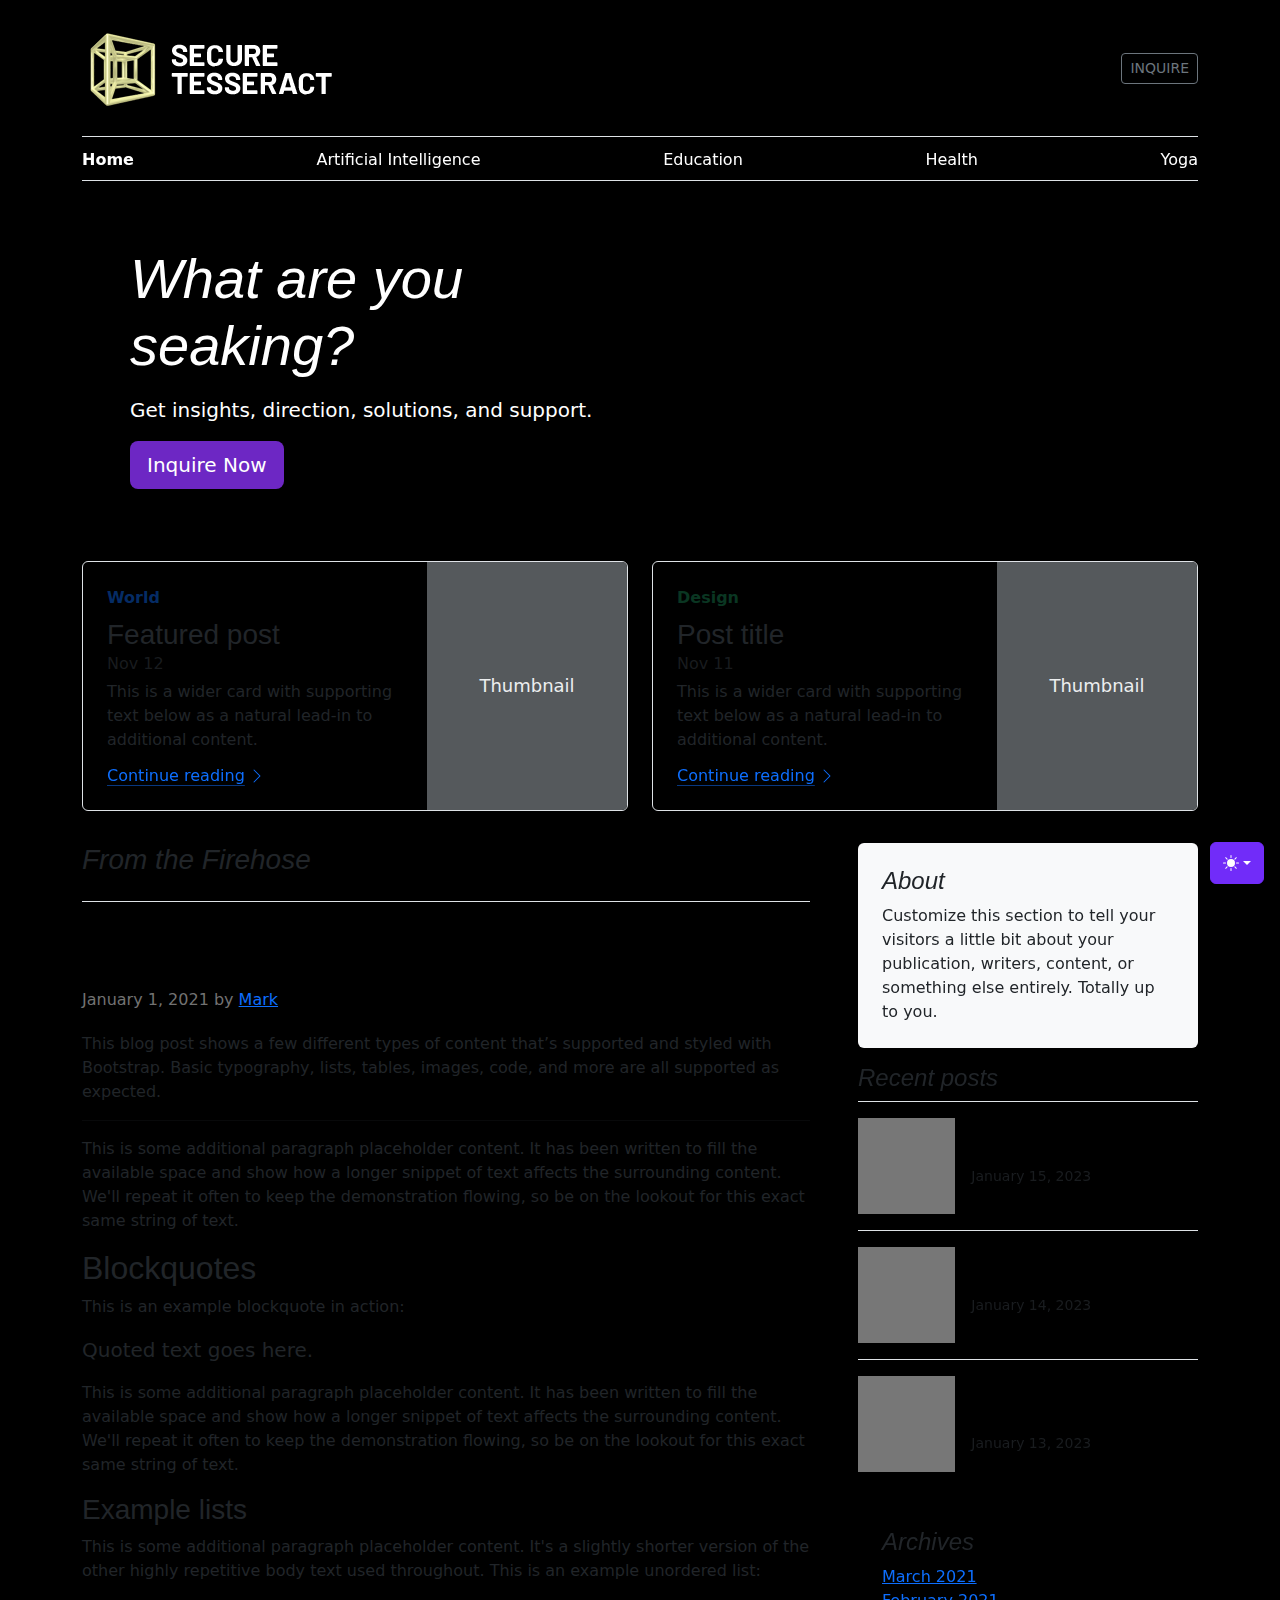
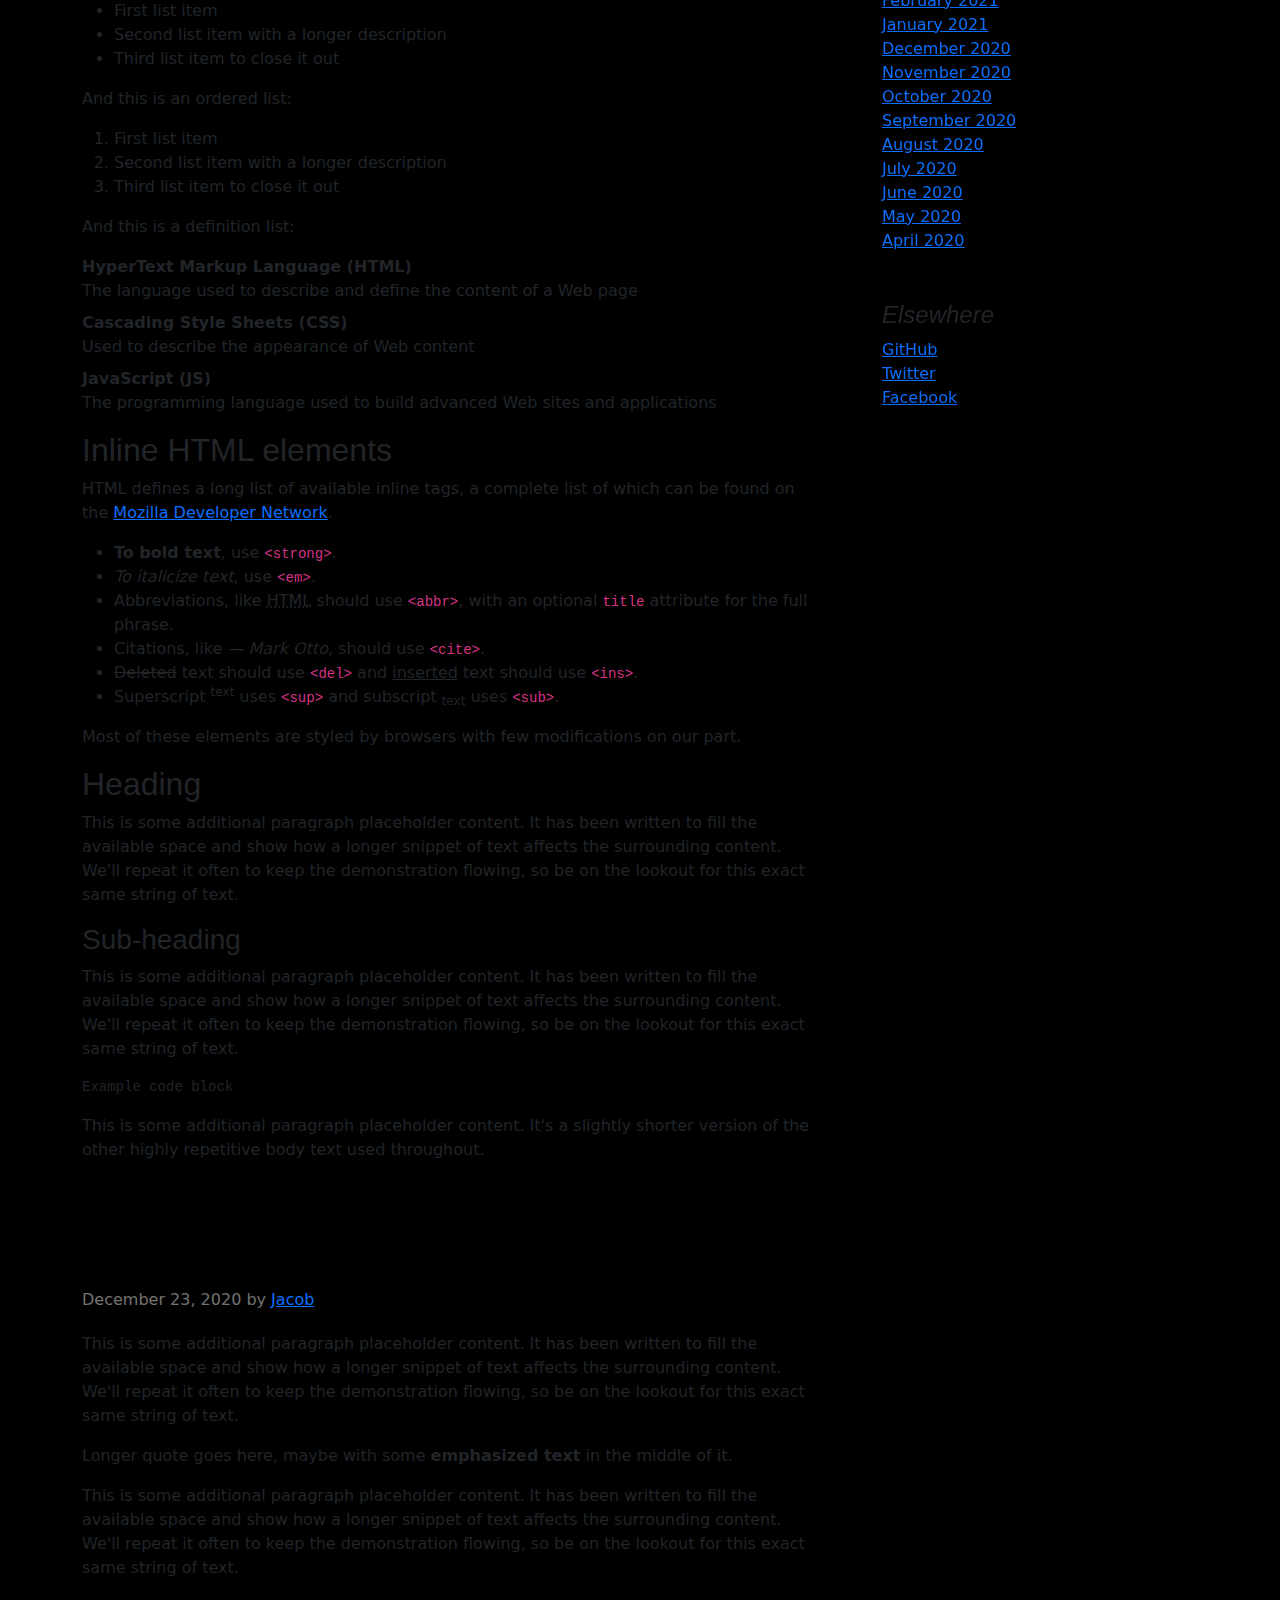
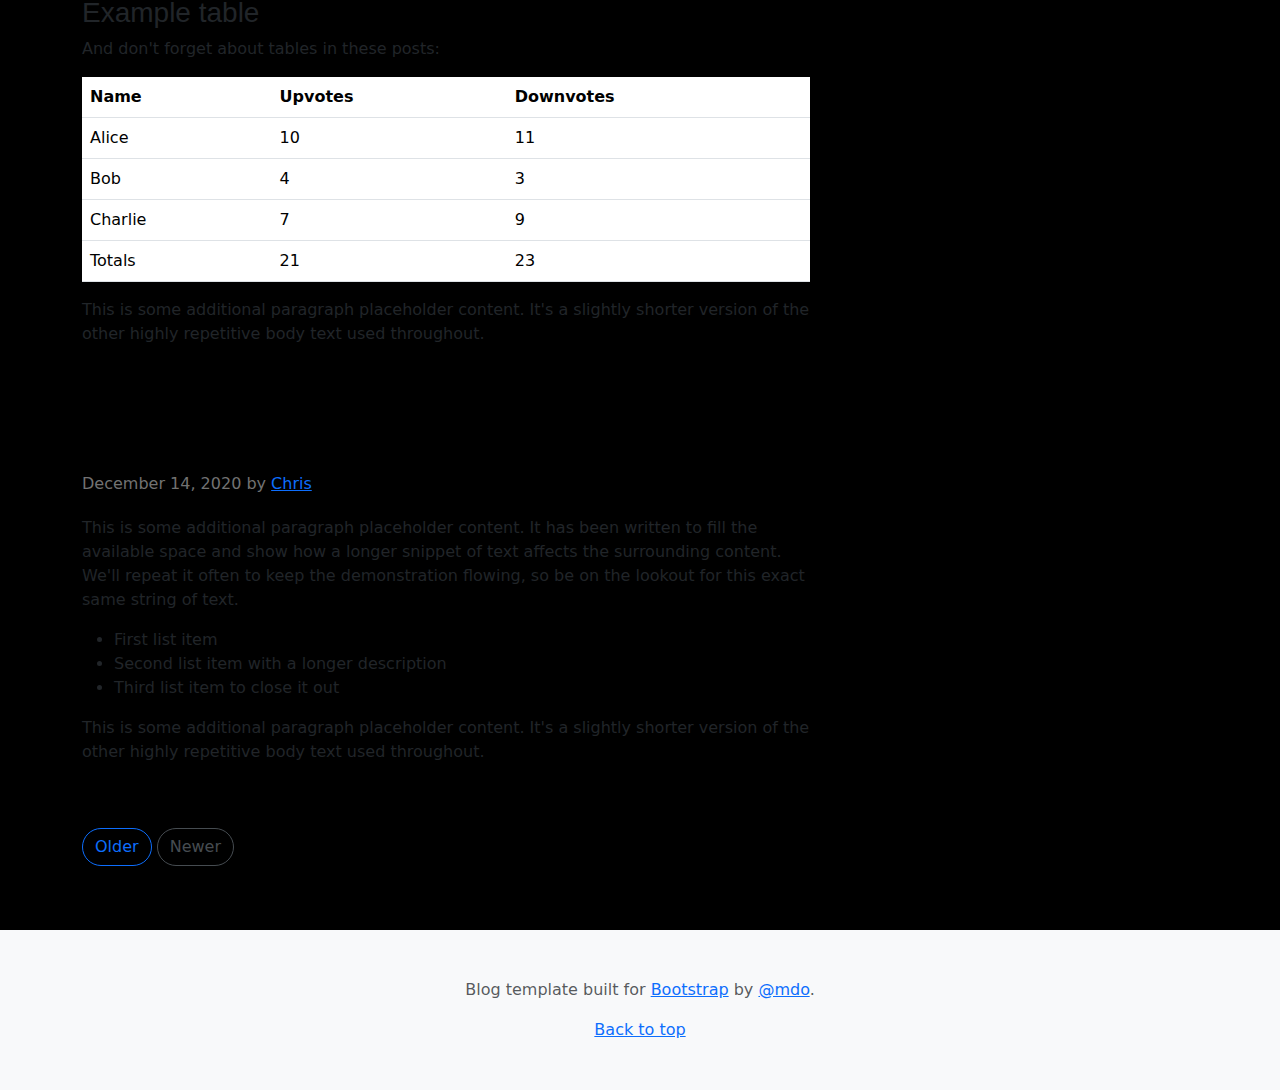
==== artificial-intelligence.html @ 2bd44765 "website" ====
<!DOCTYPE html>
<!-- saved from url=(0048)https://getbootstrap.com/docs/5.3/examples/blog/ -->
<html lang="en" data-bs-theme="auto"><head><meta http-equiv="Content-Type" content="text/html; charset=UTF-8"><script src="./Blog Template · Bootstrap v5.3_files/color-modes.js"></script>

    
    <meta name="viewport" content="width=device-width, initial-scale=1">
    <meta name="description" content="">
    <meta name="author" content="Mark Otto, Jacob Thornton, and Bootstrap contributors">
    <meta name="generator" content="Hugo 0.118.2">
    <title>Blog Template · Bootstrap v5.3</title>

    <link rel="canonical" href="https://getbootstrap.com/docs/5.3/examples/blog/">

    

    <link rel="stylesheet" href="./Blog Template · Bootstrap v5.3_files/css@3">

<link href="./Blog Template · Bootstrap v5.3_files/bootstrap.min.css" rel="stylesheet" integrity="sha384-T3c6CoIi6uLrA9TneNEoa7RxnatzjcDSCmG1MXxSR1GAsXEV/Dwwykc2MPK8M2HN" crossorigin="anonymous">

    <!-- Favicons -->
<link rel="apple-touch-icon" href="https://getbootstrap.com/docs/5.3/assets/img/favicons/apple-touch-icon.png" sizes="180x180">
<link rel="icon" href="https://getbootstrap.com/docs/5.3/assets/img/favicons/favicon-32x32.png" sizes="32x32" type="image/png">
<link rel="icon" href="https://getbootstrap.com/docs/5.3/assets/img/favicons/favicon-16x16.png" sizes="16x16" type="image/png">
<link rel="manifest" href="https://getbootstrap.com/docs/5.3/assets/img/favicons/manifest.json">
<link rel="mask-icon" href="https://getbootstrap.com/docs/5.3/assets/img/favicons/safari-pinned-tab.svg" color="#712cf9">
<link rel="icon" href="https://getbootstrap.com/docs/5.3/assets/img/favicons/favicon.ico">
<meta name="theme-color" content="#712cf9">


    <style>
      .bd-placeholder-img {
        font-size: 1.125rem;
        text-anchor: middle;
        -webkit-user-select: none;
        -moz-user-select: none;
        user-select: none;
      }

      @media (min-width: 768px) {
        .bd-placeholder-img-lg {
          font-size: 3.5rem;
        }
      }

      .b-example-divider {
        width: 100%;
        height: 3rem;
        background-color: rgba(0, 0, 0, .1);
        border: solid rgba(0, 0, 0, .15);
        border-width: 1px 0;
        box-shadow: inset 0 .5em 1.5em rgba(0, 0, 0, .1), inset 0 .125em .5em rgba(0, 0, 0, .15);
      }

      .b-example-vr {
        flex-shrink: 0;
        width: 1.5rem;
        height: 100vh;
      }

      .bi {
        vertical-align: -.125em;
        fill: currentColor;
      }

      .nav-scroller {
        position: relative;
        z-index: 2;
        height: 2.75rem;
        overflow-y: hidden;
      }

      .nav-scroller .nav {
        display: flex;
        flex-wrap: nowrap;
        padding-bottom: 1rem;
        margin-top: -1px;
        overflow-x: auto;
        text-align: center;
        white-space: nowrap;
        -webkit-overflow-scrolling: touch;
      }

      .btn-bd-primary {
        --bd-violet-bg: #712cf9;
        --bd-violet-rgb: 112.520718, 44.062154, 249.437846;

        --bs-btn-font-weight: 600;
        --bs-btn-color: var(--bs-white);
        --bs-btn-bg: var(--bd-violet-bg);
        --bs-btn-border-color: var(--bd-violet-bg);
        --bs-btn-hover-color: var(--bs-white);
        --bs-btn-hover-bg: #6528e0;
        --bs-btn-hover-border-color: #6528e0;
        --bs-btn-focus-shadow-rgb: var(--bd-violet-rgb);
        --bs-btn-active-color: var(--bs-btn-hover-color);
        --bs-btn-active-bg: #5a23c8;
        --bs-btn-active-border-color: #5a23c8;
      }

      .bd-mode-toggle {
        z-index: 1500;
      }

      .bd-mode-toggle .dropdown-menu .active .bi {
        display: block !important;
      }
    </style>

    
    <!-- Custom styles for this template -->
    <link href="./Blog Template · Bootstrap v5.3_files/css" rel="stylesheet">
    <!-- Custom styles for this template -->
    <link href="./Blog Template · Bootstrap v5.3_files/blog.css" rel="stylesheet">
  </head>
  <body style="background:black;">
    <svg xmlns="http://www.w3.org/2000/svg" class="d-none">
      <symbol id="check2" viewBox="0 0 16 16">
        <path d="M13.854 3.646a.5.5 0 0 1 0 .708l-7 7a.5.5 0 0 1-.708 0l-3.5-3.5a.5.5 0 1 1 .708-.708L6.5 10.293l6.646-6.647a.5.5 0 0 1 .708 0z"></path>
      </symbol>
      <symbol id="circle-half" viewBox="0 0 16 16">
        <path d="M8 15A7 7 0 1 0 8 1v14zm0 1A8 8 0 1 1 8 0a8 8 0 0 1 0 16z"></path>
      </symbol>
      <symbol id="moon-stars-fill" viewBox="0 0 16 16">
        <path d="M6 .278a.768.768 0 0 1 .08.858 7.208 7.208 0 0 0-.878 3.46c0 4.021 3.278 7.277 7.318 7.277.527 0 1.04-.055 1.533-.16a.787.787 0 0 1 .81.316.733.733 0 0 1-.031.893A8.349 8.349 0 0 1 8.344 16C3.734 16 0 12.286 0 7.71 0 4.266 2.114 1.312 5.124.06A.752.752 0 0 1 6 .278z"></path>
        <path d="M10.794 3.148a.217.217 0 0 1 .412 0l.387 1.162c.173.518.579.924 1.097 1.097l1.162.387a.217.217 0 0 1 0 .412l-1.162.387a1.734 1.734 0 0 0-1.097 1.097l-.387 1.162a.217.217 0 0 1-.412 0l-.387-1.162A1.734 1.734 0 0 0 9.31 6.593l-1.162-.387a.217.217 0 0 1 0-.412l1.162-.387a1.734 1.734 0 0 0 1.097-1.097l.387-1.162zM13.863.099a.145.145 0 0 1 .274 0l.258.774c.115.346.386.617.732.732l.774.258a.145.145 0 0 1 0 .274l-.774.258a1.156 1.156 0 0 0-.732.732l-.258.774a.145.145 0 0 1-.274 0l-.258-.774a1.156 1.156 0 0 0-.732-.732l-.774-.258a.145.145 0 0 1 0-.274l.774-.258c.346-.115.617-.386.732-.732L13.863.1z"></path>
      </symbol>
      <symbol id="sun-fill" viewBox="0 0 16 16">
        <path d="M8 12a4 4 0 1 0 0-8 4 4 0 0 0 0 8zM8 0a.5.5 0 0 1 .5.5v2a.5.5 0 0 1-1 0v-2A.5.5 0 0 1 8 0zm0 13a.5.5 0 0 1 .5.5v2a.5.5 0 0 1-1 0v-2A.5.5 0 0 1 8 13zm8-5a.5.5 0 0 1-.5.5h-2a.5.5 0 0 1 0-1h2a.5.5 0 0 1 .5.5zM3 8a.5.5 0 0 1-.5.5h-2a.5.5 0 0 1 0-1h2A.5.5 0 0 1 3 8zm10.657-5.657a.5.5 0 0 1 0 .707l-1.414 1.415a.5.5 0 1 1-.707-.708l1.414-1.414a.5.5 0 0 1 .707 0zm-9.193 9.193a.5.5 0 0 1 0 .707L3.05 13.657a.5.5 0 0 1-.707-.707l1.414-1.414a.5.5 0 0 1 .707 0zm9.193 2.121a.5.5 0 0 1-.707 0l-1.414-1.414a.5.5 0 0 1 .707-.707l1.414 1.414a.5.5 0 0 1 0 .707zM4.464 4.465a.5.5 0 0 1-.707 0L2.343 3.05a.5.5 0 1 1 .707-.707l1.414 1.414a.5.5 0 0 1 0 .708z"></path>
      </symbol>
    </svg>

    <div class="dropdown position-fixed bottom-0 end-0 mb-3 me-3 bd-mode-toggle">
      <button class="btn btn-bd-primary py-2 dropdown-toggle d-flex align-items-center" id="bd-theme" type="button" aria-expanded="false" data-bs-toggle="dropdown" aria-label="Toggle theme (auto)">
        <svg class="bi my-1 theme-icon-active" width="1em" height="1em"><use href="#circle-half"></use></svg>
        <span class="visually-hidden" id="bd-theme-text">Toggle theme</span>
      </button>
      <ul class="dropdown-menu dropdown-menu-end shadow" aria-labelledby="bd-theme-text">
        <li>
          <button type="button" class="dropdown-item d-flex align-items-center" data-bs-theme-value="light" aria-pressed="false">
            <svg class="bi me-2 opacity-50 theme-icon" width="1em" height="1em"><use href="#sun-fill"></use></svg>
            Light
            <svg class="bi ms-auto d-none" width="1em" height="1em"><use href="#check2"></use></svg>
          </button>
        </li>
        <li>
          <button type="button" class="dropdown-item d-flex align-items-center" data-bs-theme-value="dark" aria-pressed="false">
            <svg class="bi me-2 opacity-50 theme-icon" width="1em" height="1em"><use href="#moon-stars-fill"></use></svg>
            Dark
            <svg class="bi ms-auto d-none" width="1em" height="1em"><use href="#check2"></use></svg>
          </button>
        </li>
        <li>
          <button type="button" class="dropdown-item d-flex align-items-center active" data-bs-theme-value="auto" aria-pressed="true">
            <svg class="bi me-2 opacity-50 theme-icon" width="1em" height="1em"><use href="#circle-half"></use></svg>
            Auto
            <svg class="bi ms-auto d-none" width="1em" height="1em"><use href="#check2"></use></svg>
          </button>
        </li>
      </ul>
    </div>

    
<svg xmlns="http://www.w3.org/2000/svg" class="d-none">
  <symbol id="aperture" fill="none" stroke="currentColor" stroke-linecap="round" stroke-linejoin="round" stroke-width="2" viewBox="0 0 24 24">
    <circle cx="12" cy="12" r="10"></circle>
    <path d="M14.31 8l5.74 9.94M9.69 8h11.48M7.38 12l5.74-9.94M9.69 16L3.95 6.06M14.31 16H2.83m13.79-4l-5.74 9.94"></path>
  </symbol>
  <symbol id="cart" viewBox="0 0 16 16">
    <path d="M0 1.5A.5.5 0 0 1 .5 1H2a.5.5 0 0 1 .485.379L2.89 3H14.5a.5.5 0 0 1 .49.598l-1 5a.5.5 0 0 1-.465.401l-9.397.472L4.415 11H13a.5.5 0 0 1 0 1H4a.5.5 0 0 1-.491-.408L2.01 3.607 1.61 2H.5a.5.5 0 0 1-.5-.5zM3.102 4l.84 4.479 9.144-.459L13.89 4H3.102zM5 12a2 2 0 1 0 0 4 2 2 0 0 0 0-4zm7 0a2 2 0 1 0 0 4 2 2 0 0 0 0-4zm-7 1a1 1 0 1 1 0 2 1 1 0 0 1 0-2zm7 0a1 1 0 1 1 0 2 1 1 0 0 1 0-2z"></path>
  </symbol>
  <symbol id="chevron-right" viewBox="0 0 16 16">
    <path fill-rule="evenodd" d="M4.646 1.646a.5.5 0 0 1 .708 0l6 6a.5.5 0 0 1 0 .708l-6 6a.5.5 0 0 1-.708-.708L10.293 8 4.646 2.354a.5.5 0 0 1 0-.708z"></path>
  </symbol>
</svg>

<div class="container">
  <header class="border-bottom lh-1 py-3">
    <div class="row flex-nowrap justify-content-between align-items-center">
      <div class="col-4 pt-1">
        <a class="link-secondary" href="https://getbootstrap.com/docs/5.3/examples/blog/#"><img src="logo.png"></a>
      </div>
      <div class="col-4 text-center">
        
      </div>
      <div class="col-4 d-flex justify-content-end align-items-center">
        
        <a class="btn btn-sm btn-outline-secondary" href="https://getbootstrap.com/docs/5.3/examples/blog/#">INQUIRE</a>
      </div>
    </div>
  </header>

  <div class="nav-scroller py-1 mb-3 border-bottom">
    <nav class="nav nav-underline justify-content-between">
      <a class="nav-item nav-link link-body-emphasis active text-white" href="https://getbootstrap.com/docs/5.3/examples/blog/#">Home</a>
      <a class="nav-item nav-link link-body-emphasis text-white" href="https://getbootstrap.com/docs/5.3/examples/blog/#">Artificial Intelligence</a>
      <a class="nav-item nav-link link-body-emphasis text-white" href="https://getbootstrap.com/docs/5.3/examples/blog/#">Education</a>
      <a class="nav-item nav-link link-body-emphasis text-white" href="https://getbootstrap.com/docs/5.3/examples/blog/#">Health</a>
      <a class="nav-item nav-link link-body-emphasis text-white" href="https://getbootstrap.com/docs/5.3/examples/blog/#">Yoga</a>
      
      
      
      
      
      
      
      
    </nav>
  </div>
</div>

<main class="container">
  <div class="p-4 p-md-5 mb-4 rounded text-body-emphasis" style="background: url('bg.jpg');">
    <div class="col-lg-6 px-0">
      <h1 class="display-4 fst-italic text-white">What are you seaking?</h1>
      <p class="lead my-3 text-white">Get insights, direction, solutions, and support.</p>
      <!-- <p class="lead mb-0 text-white"><a href="https://getbootstrap.com/docs/5.3/examples/blog/#" class="text-white fw-bold">Inquire Now</a></p> -->
      <p class="lead mb-0 text-white"><button type="button" class="btn text-white btn-lg" style="background: #6d27c4;">Inquire Now</button></p>
    </div>
  </div>

  <div class="row mb-2">
    <div class="col-md-6">
      <div class="row g-0 border rounded overflow-hidden flex-md-row mb-4 shadow-sm h-md-250 position-relative">
        <div class="col p-4 d-flex flex-column position-static">
          <strong class="d-inline-block mb-2 text-primary-emphasis">World</strong>
          <h3 class="mb-0">Featured post</h3>
          <div class="mb-1 text-body-secondary">Nov 12</div>
          <p class="card-text mb-auto">This is a wider card with supporting text below as a natural lead-in to additional content.</p>
          <a href="https://getbootstrap.com/docs/5.3/examples/blog/#" class="icon-link gap-1 icon-link-hover stretched-link">
            Continue reading
            <svg class="bi"><use xlink:href="#chevron-right"></use></svg>
          </a>
        </div>
        <div class="col-auto d-none d-lg-block">
          <svg class="bd-placeholder-img" width="200" height="250" xmlns="http://www.w3.org/2000/svg" role="img" aria-label="Placeholder: Thumbnail" preserveAspectRatio="xMidYMid slice" focusable="false"><title>Placeholder</title><rect width="100%" height="100%" fill="#55595c"></rect><text x="50%" y="50%" fill="#eceeef" dy=".3em">Thumbnail</text></svg>
        </div>
      </div>
    </div>
    <div class="col-md-6">
      <div class="row g-0 border rounded overflow-hidden flex-md-row mb-4 shadow-sm h-md-250 position-relative">
        <div class="col p-4 d-flex flex-column position-static">
          <strong class="d-inline-block mb-2 text-success-emphasis">Design</strong>
          <h3 class="mb-0">Post title</h3>
          <div class="mb-1 text-body-secondary">Nov 11</div>
          <p class="mb-auto">This is a wider card with supporting text below as a natural lead-in to additional content.</p>
          <a href="https://getbootstrap.com/docs/5.3/examples/blog/#" class="icon-link gap-1 icon-link-hover stretched-link">
            Continue reading
            <svg class="bi"><use xlink:href="#chevron-right"></use></svg>
          </a>
        </div>
        <div class="col-auto d-none d-lg-block">
          <svg class="bd-placeholder-img" width="200" height="250" xmlns="http://www.w3.org/2000/svg" role="img" aria-label="Placeholder: Thumbnail" preserveAspectRatio="xMidYMid slice" focusable="false"><title>Placeholder</title><rect width="100%" height="100%" fill="#55595c"></rect><text x="50%" y="50%" fill="#eceeef" dy=".3em">Thumbnail</text></svg>
        </div>
      </div>
    </div>
  </div>

  <div class="row g-5">
    <div class="col-md-8">
      <h3 class="pb-4 mb-4 fst-italic border-bottom">
        From the Firehose
      </h3>

      <article class="blog-post">
        <h2 class="display-5 link-body-emphasis mb-1">Sample blog post</h2>
        <p class="blog-post-meta">January 1, 2021 by <a href="https://getbootstrap.com/docs/5.3/examples/blog/#">Mark</a></p>

        <p>This blog post shows a few different types of content that’s supported and styled with Bootstrap. Basic typography, lists, tables, images, code, and more are all supported as expected.</p>
        <hr>
        <p>This is some additional paragraph placeholder content. It has been written to fill the available space and show how a longer snippet of text affects the surrounding content. We'll repeat it often to keep the demonstration flowing, so be on the lookout for this exact same string of text.</p>
        <h2>Blockquotes</h2>
        <p>This is an example blockquote in action:</p>
        <blockquote class="blockquote">
          <p>Quoted text goes here.</p>
        </blockquote>
        <p>This is some additional paragraph placeholder content. It has been written to fill the available space and show how a longer snippet of text affects the surrounding content. We'll repeat it often to keep the demonstration flowing, so be on the lookout for this exact same string of text.</p>
        <h3>Example lists</h3>
        <p>This is some additional paragraph placeholder content. It's a slightly shorter version of the other highly repetitive body text used throughout. This is an example unordered list:</p>
        <ul>
          <li>First list item</li>
          <li>Second list item with a longer description</li>
          <li>Third list item to close it out</li>
        </ul>
        <p>And this is an ordered list:</p>
        <ol>
          <li>First list item</li>
          <li>Second list item with a longer description</li>
          <li>Third list item to close it out</li>
        </ol>
        <p>And this is a definition list:</p>
        <dl>
          <dt>HyperText Markup Language (HTML)</dt>
          <dd>The language used to describe and define the content of a Web page</dd>
          <dt>Cascading Style Sheets (CSS)</dt>
          <dd>Used to describe the appearance of Web content</dd>
          <dt>JavaScript (JS)</dt>
          <dd>The programming language used to build advanced Web sites and applications</dd>
        </dl>
        <h2>Inline HTML elements</h2>
        <p>HTML defines a long list of available inline tags, a complete list of which can be found on the <a href="https://developer.mozilla.org/en-US/docs/Web/HTML/Element">Mozilla Developer Network</a>.</p>
        <ul>
          <li><strong>To bold text</strong>, use <code class="language-plaintext highlighter-rouge">&lt;strong&gt;</code>.</li>
          <li><em>To italicize text</em>, use <code class="language-plaintext highlighter-rouge">&lt;em&gt;</code>.</li>
          <li>Abbreviations, like <abbr title="HyperText Markup Language">HTML</abbr> should use <code class="language-plaintext highlighter-rouge">&lt;abbr&gt;</code>, with an optional <code class="language-plaintext highlighter-rouge">title</code> attribute for the full phrase.</li>
          <li>Citations, like <cite>— Mark Otto</cite>, should use <code class="language-plaintext highlighter-rouge">&lt;cite&gt;</code>.</li>
          <li><del>Deleted</del> text should use <code class="language-plaintext highlighter-rouge">&lt;del&gt;</code> and <ins>inserted</ins> text should use <code class="language-plaintext highlighter-rouge">&lt;ins&gt;</code>.</li>
          <li>Superscript <sup>text</sup> uses <code class="language-plaintext highlighter-rouge">&lt;sup&gt;</code> and subscript <sub>text</sub> uses <code class="language-plaintext highlighter-rouge">&lt;sub&gt;</code>.</li>
        </ul>
        <p>Most of these elements are styled by browsers with few modifications on our part.</p>
        <h2>Heading</h2>
        <p>This is some additional paragraph placeholder content. It has been written to fill the available space and show how a longer snippet of text affects the surrounding content. We'll repeat it often to keep the demonstration flowing, so be on the lookout for this exact same string of text.</p>
        <h3>Sub-heading</h3>
        <p>This is some additional paragraph placeholder content. It has been written to fill the available space and show how a longer snippet of text affects the surrounding content. We'll repeat it often to keep the demonstration flowing, so be on the lookout for this exact same string of text.</p>
        <pre><code>Example code block</code></pre>
        <p>This is some additional paragraph placeholder content. It's a slightly shorter version of the other highly repetitive body text used throughout.</p>
      </article>

      <article class="blog-post">
        <h2 class="display-5 link-body-emphasis mb-1">Another blog post</h2>
        <p class="blog-post-meta">December 23, 2020 by <a href="https://getbootstrap.com/docs/5.3/examples/blog/#">Jacob</a></p>

        <p>This is some additional paragraph placeholder content. It has been written to fill the available space and show how a longer snippet of text affects the surrounding content. We'll repeat it often to keep the demonstration flowing, so be on the lookout for this exact same string of text.</p>
        <blockquote>
          <p>Longer quote goes here, maybe with some <strong>emphasized text</strong> in the middle of it.</p>
        </blockquote>
        <p>This is some additional paragraph placeholder content. It has been written to fill the available space and show how a longer snippet of text affects the surrounding content. We'll repeat it often to keep the demonstration flowing, so be on the lookout for this exact same string of text.</p>
        <h3>Example table</h3>
        <p>And don't forget about tables in these posts:</p>
        <table class="table">
          <thead>
            <tr>
              <th>Name</th>
              <th>Upvotes</th>
              <th>Downvotes</th>
            </tr>
          </thead>
          <tbody>
            <tr>
              <td>Alice</td>
              <td>10</td>
              <td>11</td>
            </tr>
            <tr>
              <td>Bob</td>
              <td>4</td>
              <td>3</td>
            </tr>
            <tr>
              <td>Charlie</td>
              <td>7</td>
              <td>9</td>
            </tr>
          </tbody>
          <tfoot>
            <tr>
              <td>Totals</td>
              <td>21</td>
              <td>23</td>
            </tr>
          </tfoot>
        </table>

        <p>This is some additional paragraph placeholder content. It's a slightly shorter version of the other highly repetitive body text used throughout.</p>
      </article>

      <article class="blog-post">
        <h2 class="display-5 link-body-emphasis mb-1">New feature</h2>
        <p class="blog-post-meta">December 14, 2020 by <a href="https://getbootstrap.com/docs/5.3/examples/blog/#">Chris</a></p>

        <p>This is some additional paragraph placeholder content. It has been written to fill the available space and show how a longer snippet of text affects the surrounding content. We'll repeat it often to keep the demonstration flowing, so be on the lookout for this exact same string of text.</p>
        <ul>
          <li>First list item</li>
          <li>Second list item with a longer description</li>
          <li>Third list item to close it out</li>
        </ul>
        <p>This is some additional paragraph placeholder content. It's a slightly shorter version of the other highly repetitive body text used throughout.</p>
      </article>

      <nav class="blog-pagination" aria-label="Pagination">
        <a class="btn btn-outline-primary rounded-pill" href="https://getbootstrap.com/docs/5.3/examples/blog/#">Older</a>
        <a class="btn btn-outline-secondary rounded-pill disabled" aria-disabled="true">Newer</a>
      </nav>

    </div>

    <div class="col-md-4">
      <div class="position-sticky" style="top: 2rem;">
        <div class="p-4 mb-3 bg-body-tertiary rounded">
          <h4 class="fst-italic">About</h4>
          <p class="mb-0">Customize this section to tell your visitors a little bit about your publication, writers, content, or something else entirely. Totally up to you.</p>
        </div>

        <div>
          <h4 class="fst-italic">Recent posts</h4>
          <ul class="list-unstyled">
            <li>
              <a class="d-flex flex-column flex-lg-row gap-3 align-items-start align-items-lg-center py-3 link-body-emphasis text-decoration-none border-top" href="https://getbootstrap.com/docs/5.3/examples/blog/#">
                <svg class="bd-placeholder-img" width="100%" height="96" xmlns="http://www.w3.org/2000/svg" aria-hidden="true" preserveAspectRatio="xMidYMid slice" focusable="false"><rect width="100%" height="100%" fill="#777"></rect></svg>
                <div class="col-lg-8">
                  <h6 class="mb-0">Example blog post title</h6>
                  <small class="text-body-secondary">January 15, 2023</small>
                </div>
              </a>
            </li>
            <li>
              <a class="d-flex flex-column flex-lg-row gap-3 align-items-start align-items-lg-center py-3 link-body-emphasis text-decoration-none border-top" href="https://getbootstrap.com/docs/5.3/examples/blog/#">
                <svg class="bd-placeholder-img" width="100%" height="96" xmlns="http://www.w3.org/2000/svg" aria-hidden="true" preserveAspectRatio="xMidYMid slice" focusable="false"><rect width="100%" height="100%" fill="#777"></rect></svg>
                <div class="col-lg-8">
                  <h6 class="mb-0">This is another blog post title</h6>
                  <small class="text-body-secondary">January 14, 2023</small>
                </div>
              </a>
            </li>
            <li>
              <a class="d-flex flex-column flex-lg-row gap-3 align-items-start align-items-lg-center py-3 link-body-emphasis text-decoration-none border-top" href="https://getbootstrap.com/docs/5.3/examples/blog/#">
                <svg class="bd-placeholder-img" width="100%" height="96" xmlns="http://www.w3.org/2000/svg" aria-hidden="true" preserveAspectRatio="xMidYMid slice" focusable="false"><rect width="100%" height="100%" fill="#777"></rect></svg>
                <div class="col-lg-8">
                  <h6 class="mb-0">Longer blog post title: This one has multiple lines!</h6>
                  <small class="text-body-secondary">January 13, 2023</small>
                </div>
              </a>
            </li>
          </ul>
        </div>

        <div class="p-4">
          <h4 class="fst-italic">Archives</h4>
          <ol class="list-unstyled mb-0">
            <li><a href="https://getbootstrap.com/docs/5.3/examples/blog/#">March 2021</a></li>
            <li><a href="https://getbootstrap.com/docs/5.3/examples/blog/#">February 2021</a></li>
            <li><a href="https://getbootstrap.com/docs/5.3/examples/blog/#">January 2021</a></li>
            <li><a href="https://getbootstrap.com/docs/5.3/examples/blog/#">December 2020</a></li>
            <li><a href="https://getbootstrap.com/docs/5.3/examples/blog/#">November 2020</a></li>
            <li><a href="https://getbootstrap.com/docs/5.3/examples/blog/#">October 2020</a></li>
            <li><a href="https://getbootstrap.com/docs/5.3/examples/blog/#">September 2020</a></li>
            <li><a href="https://getbootstrap.com/docs/5.3/examples/blog/#">August 2020</a></li>
            <li><a href="https://getbootstrap.com/docs/5.3/examples/blog/#">July 2020</a></li>
            <li><a href="https://getbootstrap.com/docs/5.3/examples/blog/#">June 2020</a></li>
            <li><a href="https://getbootstrap.com/docs/5.3/examples/blog/#">May 2020</a></li>
            <li><a href="https://getbootstrap.com/docs/5.3/examples/blog/#">April 2020</a></li>
          </ol>
        </div>

        <div class="p-4">
          <h4 class="fst-italic">Elsewhere</h4>
          <ol class="list-unstyled">
            <li><a href="https://getbootstrap.com/docs/5.3/examples/blog/#">GitHub</a></li>
            <li><a href="https://getbootstrap.com/docs/5.3/examples/blog/#">Twitter</a></li>
            <li><a href="https://getbootstrap.com/docs/5.3/examples/blog/#">Facebook</a></li>
          </ol>
        </div>
      </div>
    </div>
  </div>

</main>

<footer class="py-5 text-center text-body-secondary bg-body-tertiary">
  <p>Blog template built for <a href="https://getbootstrap.com/">Bootstrap</a> by <a href="https://twitter.com/mdo">@mdo</a>.</p>
  <p class="mb-0">
    <a href="https://getbootstrap.com/docs/5.3/examples/blog/#">Back to top</a>
  </p>
</footer>
<script src="./Blog Template · Bootstrap v5.3_files/bootstrap.bundle.min.js" integrity="sha384-C6RzsynM9kWDrMNeT87bh95OGNyZPhcTNXj1NW7RuBCsyN/o0jlpcV8Qyq46cDfL" crossorigin="anonymous"></script>

    

</body></html>
---- Blog Template · Bootstrap v5.3_files/blog.css ----
/* stylelint-disable stylistic/selector-list-comma-newline-after */

.blog-header-logo {
  font-family: "Tahoma", "Arial", serif/*rtl:Amiri, Georgia, "Times New Roman", serif*/;
  font-size: 2.25rem;
}

.blog-header-logo:hover {
  text-decoration: none;
}

h1, h2, h3, h4, h5, h6 {
  font-family: "Tahoma", "Arial", serif/*rtl:Amiri, Georgia, "Times New Roman", serif*/;
}

.flex-auto {
  flex: 0 0 auto;
}

.h-250 { height: 250px; }
@media (min-width: 768px) {
  .h-md-250 { height: 250px; }
}

/* Pagination */
.blog-pagination {
  margin-bottom: 4rem;
}

/*
 * Blog posts
 */
.blog-post {
  margin-bottom: 4rem;
}
.blog-post-meta {
  margin-bottom: 1.25rem;
  color: #727272;
}
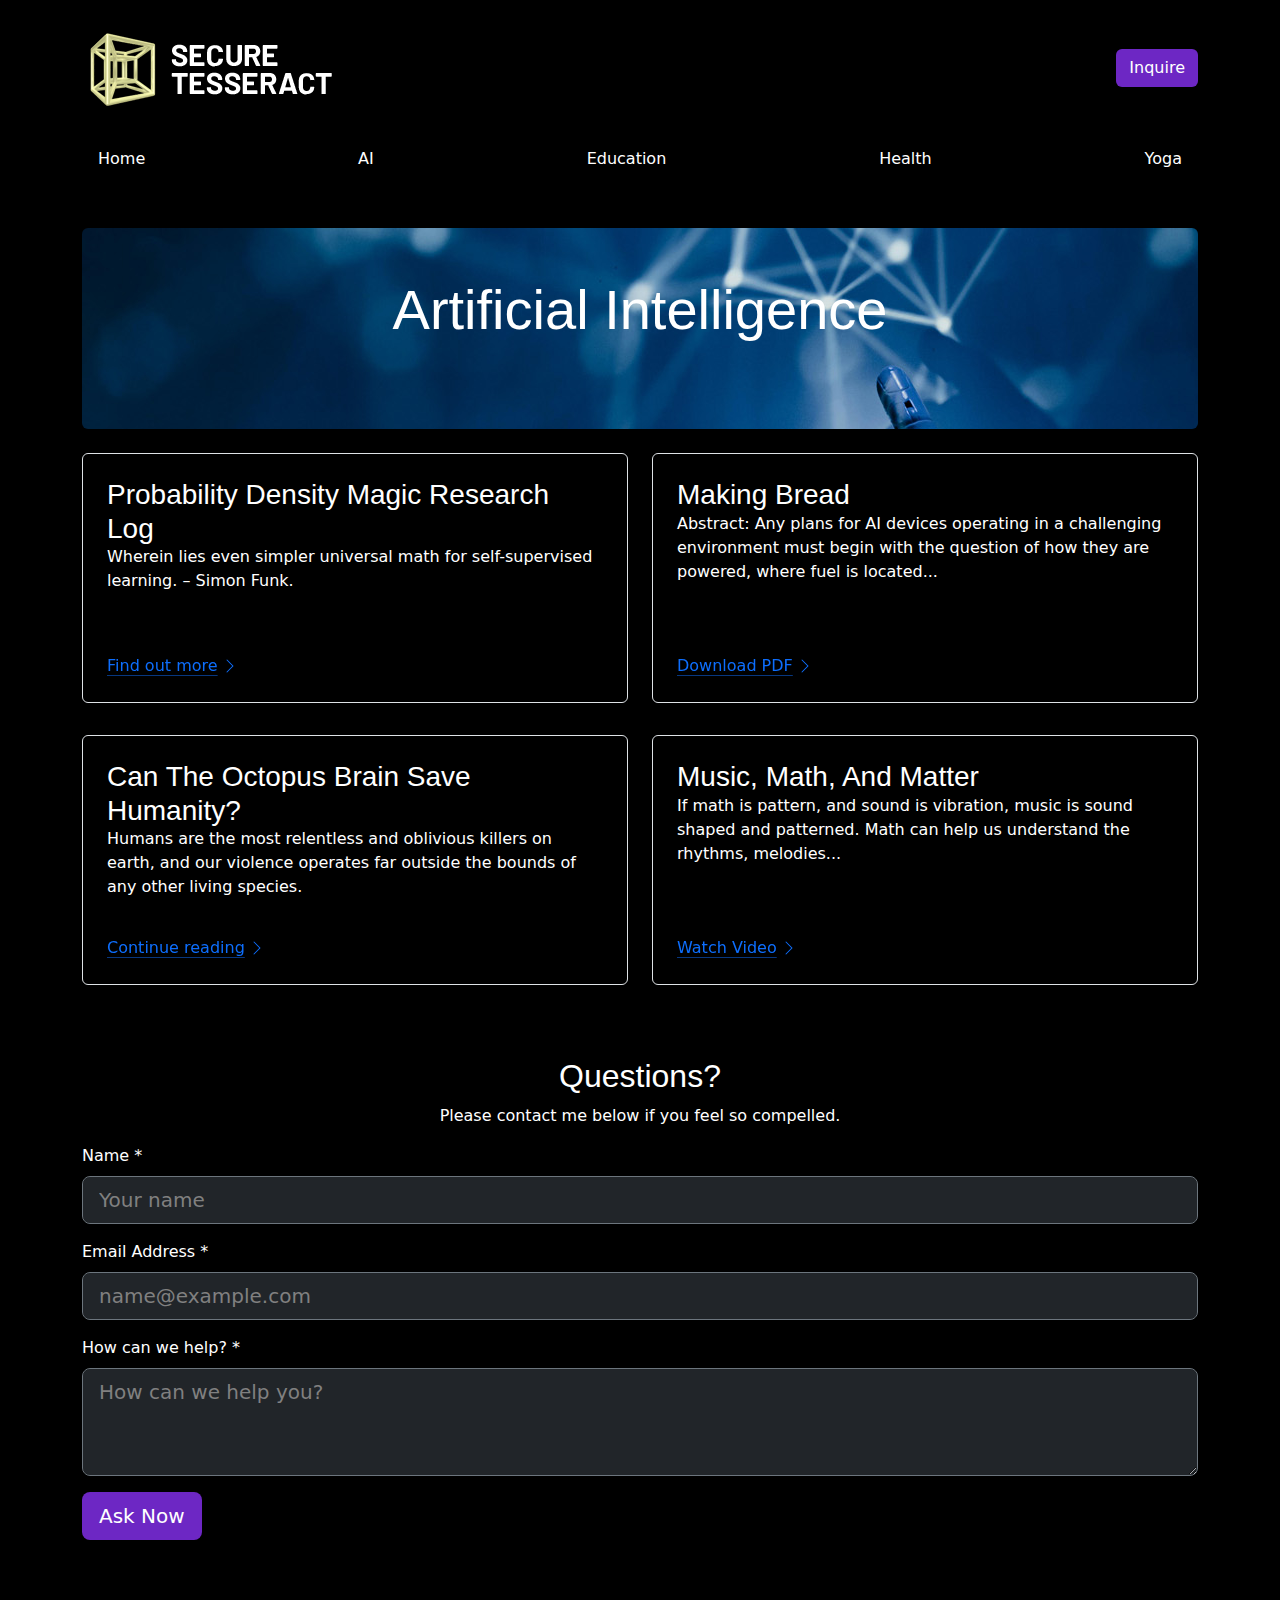
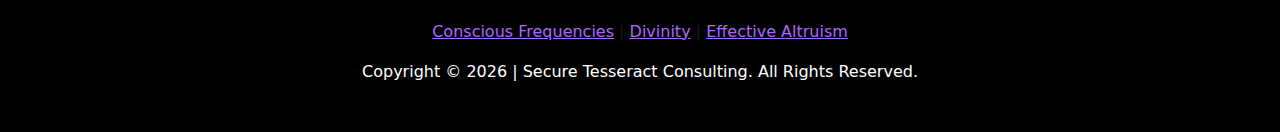
==== commit 33f9a04c: "website update" ====
--- a/artificial-intelligence.html
+++ b/artificial-intelligence.html
@@ -1,33 +1,42 @@
 <!DOCTYPE html>
 <!-- saved from url=(0048)https://getbootstrap.com/docs/5.3/examples/blog/ -->
-<html lang="en" data-bs-theme="auto"><head><meta http-equiv="Content-Type" content="text/html; charset=UTF-8"><script src="./Blog Template · Bootstrap v5.3_files/color-modes.js"></script>
+<html lang="en" data-bs-theme="auto"><head><meta http-equiv="Content-Type" content="text/html; charset=UTF-8"><script src="/resources/color-modes.js"></script>
 
     
     <meta name="viewport" content="width=device-width, initial-scale=1">
     <meta name="description" content="">
     <meta name="author" content="Mark Otto, Jacob Thornton, and Bootstrap contributors">
     <meta name="generator" content="Hugo 0.118.2">
-    <title>Blog Template · Bootstrap v5.3</title>
+    <title>Secure Tesseract - Artificial Intelligence (AI) Resources</title>
 
     <link rel="canonical" href="https://getbootstrap.com/docs/5.3/examples/blog/">
 
     
 
-    <link rel="stylesheet" href="./Blog Template · Bootstrap v5.3_files/css@3">
-
-<link href="./Blog Template · Bootstrap v5.3_files/bootstrap.min.css" rel="stylesheet" integrity="sha384-T3c6CoIi6uLrA9TneNEoa7RxnatzjcDSCmG1MXxSR1GAsXEV/Dwwykc2MPK8M2HN" crossorigin="anonymous">
+    <link rel="stylesheet" href="/resources/css@3">
+
+<link href="/resources/bootstrap.min.css" rel="stylesheet" integrity="sha384-T3c6CoIi6uLrA9TneNEoa7RxnatzjcDSCmG1MXxSR1GAsXEV/Dwwykc2MPK8M2HN" crossorigin="anonymous">
 
     <!-- Favicons -->
-<link rel="apple-touch-icon" href="https://getbootstrap.com/docs/5.3/assets/img/favicons/apple-touch-icon.png" sizes="180x180">
-<link rel="icon" href="https://getbootstrap.com/docs/5.3/assets/img/favicons/favicon-32x32.png" sizes="32x32" type="image/png">
-<link rel="icon" href="https://getbootstrap.com/docs/5.3/assets/img/favicons/favicon-16x16.png" sizes="16x16" type="image/png">
-<link rel="manifest" href="https://getbootstrap.com/docs/5.3/assets/img/favicons/manifest.json">
-<link rel="mask-icon" href="https://getbootstrap.com/docs/5.3/assets/img/favicons/safari-pinned-tab.svg" color="#712cf9">
-<link rel="icon" href="https://getbootstrap.com/docs/5.3/assets/img/favicons/favicon.ico">
-<meta name="theme-color" content="#712cf9">
+<link rel="icon" type="image/png" href="/images/favicon.png" />
+<meta name="theme-color" content="#000000">
+
 
 
     <style>
+      .form-control::placeholder { /* Chrome, Firefox, Opera, Safari 10.1+ */
+            color: grey;
+            opacity: 1; /* Firefox */
+}
+
+.form-control:-ms-input-placeholder { /* Internet Explorer 10-11 */
+            color: grey;
+}
+
+.form-control::-ms-input-placeholder { /* Microsoft Edge */
+            color: grey;
+ }
+
       .bd-placeholder-img {
         font-size: 1.125rem;
         text-anchor: middle;
@@ -108,9 +117,9 @@
 
     
     <!-- Custom styles for this template -->
-    <link href="./Blog Template · Bootstrap v5.3_files/css" rel="stylesheet">
+    <link href="/resources/css" rel="stylesheet">
     <!-- Custom styles for this template -->
-    <link href="./Blog Template · Bootstrap v5.3_files/blog.css" rel="stylesheet">
+    <link href="/resources/blog.css" rel="stylesheet">
   </head>
   <body style="background:black;">
     <svg xmlns="http://www.w3.org/2000/svg" class="d-none">
@@ -128,36 +137,6 @@
         <path d="M8 12a4 4 0 1 0 0-8 4 4 0 0 0 0 8zM8 0a.5.5 0 0 1 .5.5v2a.5.5 0 0 1-1 0v-2A.5.5 0 0 1 8 0zm0 13a.5.5 0 0 1 .5.5v2a.5.5 0 0 1-1 0v-2A.5.5 0 0 1 8 13zm8-5a.5.5 0 0 1-.5.5h-2a.5.5 0 0 1 0-1h2a.5.5 0 0 1 .5.5zM3 8a.5.5 0 0 1-.5.5h-2a.5.5 0 0 1 0-1h2A.5.5 0 0 1 3 8zm10.657-5.657a.5.5 0 0 1 0 .707l-1.414 1.415a.5.5 0 1 1-.707-.708l1.414-1.414a.5.5 0 0 1 .707 0zm-9.193 9.193a.5.5 0 0 1 0 .707L3.05 13.657a.5.5 0 0 1-.707-.707l1.414-1.414a.5.5 0 0 1 .707 0zm9.193 2.121a.5.5 0 0 1-.707 0l-1.414-1.414a.5.5 0 0 1 .707-.707l1.414 1.414a.5.5 0 0 1 0 .707zM4.464 4.465a.5.5 0 0 1-.707 0L2.343 3.05a.5.5 0 1 1 .707-.707l1.414 1.414a.5.5 0 0 1 0 .708z"></path>
       </symbol>
     </svg>
-
-    <div class="dropdown position-fixed bottom-0 end-0 mb-3 me-3 bd-mode-toggle">
-      <button class="btn btn-bd-primary py-2 dropdown-toggle d-flex align-items-center" id="bd-theme" type="button" aria-expanded="false" data-bs-toggle="dropdown" aria-label="Toggle theme (auto)">
-        <svg class="bi my-1 theme-icon-active" width="1em" height="1em"><use href="#circle-half"></use></svg>
-        <span class="visually-hidden" id="bd-theme-text">Toggle theme</span>
-      </button>
-      <ul class="dropdown-menu dropdown-menu-end shadow" aria-labelledby="bd-theme-text">
-        <li>
-          <button type="button" class="dropdown-item d-flex align-items-center" data-bs-theme-value="light" aria-pressed="false">
-            <svg class="bi me-2 opacity-50 theme-icon" width="1em" height="1em"><use href="#sun-fill"></use></svg>
-            Light
-            <svg class="bi ms-auto d-none" width="1em" height="1em"><use href="#check2"></use></svg>
-          </button>
-        </li>
-        <li>
-          <button type="button" class="dropdown-item d-flex align-items-center" data-bs-theme-value="dark" aria-pressed="false">
-            <svg class="bi me-2 opacity-50 theme-icon" width="1em" height="1em"><use href="#moon-stars-fill"></use></svg>
-            Dark
-            <svg class="bi ms-auto d-none" width="1em" height="1em"><use href="#check2"></use></svg>
-          </button>
-        </li>
-        <li>
-          <button type="button" class="dropdown-item d-flex align-items-center active" data-bs-theme-value="auto" aria-pressed="true">
-            <svg class="bi me-2 opacity-50 theme-icon" width="1em" height="1em"><use href="#circle-half"></use></svg>
-            Auto
-            <svg class="bi ms-auto d-none" width="1em" height="1em"><use href="#check2"></use></svg>
-          </button>
-        </li>
-      </ul>
-    </div>
 
     
 <svg xmlns="http://www.w3.org/2000/svg" class="d-none">
@@ -174,295 +153,144 @@
 </svg>
 
 <div class="container">
-  <header class="border-bottom lh-1 py-3">
+  <header class=" lh-1 py-3">
     <div class="row flex-nowrap justify-content-between align-items-center">
       <div class="col-4 pt-1">
-        <a class="link-secondary" href="https://getbootstrap.com/docs/5.3/examples/blog/#"><img src="logo.png"></a>
+        <a class="link-secondary" href="./"><img src="/images/logo.png"></a>
       </div>
       <div class="col-4 text-center">
         
       </div>
       <div class="col-4 d-flex justify-content-end align-items-center">
         
-        <a class="btn btn-sm btn-outline-secondary" href="https://getbootstrap.com/docs/5.3/examples/blog/#">INQUIRE</a>
+        <a href="./" class="btn text-white" style="background: #6d27c4;">Inquire</a>
       </div>
     </div>
   </header>
 
-  <div class="nav-scroller py-1 mb-3 border-bottom">
-    <nav class="nav nav-underline justify-content-between">
-      <a class="nav-item nav-link link-body-emphasis active text-white" href="https://getbootstrap.com/docs/5.3/examples/blog/#">Home</a>
-      <a class="nav-item nav-link link-body-emphasis text-white" href="https://getbootstrap.com/docs/5.3/examples/blog/#">Artificial Intelligence</a>
-      <a class="nav-item nav-link link-body-emphasis text-white" href="https://getbootstrap.com/docs/5.3/examples/blog/#">Education</a>
-      <a class="nav-item nav-link link-body-emphasis text-white" href="https://getbootstrap.com/docs/5.3/examples/blog/#">Health</a>
-      <a class="nav-item nav-link link-body-emphasis text-white" href="https://getbootstrap.com/docs/5.3/examples/blog/#">Yoga</a>
-      
-      
-      
-      
-      
-      
-      
-      
+  <div class="nav-scroller py-1 mb-5 ">
+    <nav class="nav justify-content-between">
+      <a class="nav-item nav-link text-white" href="./">Home</a>
+      <a class="nav-item nav-link text-white" href="./artificial-intelligence">AI</a>
+      <a class="nav-item nav-link text-white" href="./education">Education</a>
+      <a class="nav-item nav-link text-white" href="./health">Health</a>
+      <a class="nav-item nav-link text-white" href="./yoga">Yoga</a>
     </nav>
   </div>
 </div>
 
 <main class="container">
-  <div class="p-4 p-md-5 mb-4 rounded text-body-emphasis" style="background: url('bg.jpg');">
-    <div class="col-lg-6 px-0">
-      <h1 class="display-4 fst-italic text-white">What are you seaking?</h1>
-      <p class="lead my-3 text-white">Get insights, direction, solutions, and support.</p>
-      <!-- <p class="lead mb-0 text-white"><a href="https://getbootstrap.com/docs/5.3/examples/blog/#" class="text-white fw-bold">Inquire Now</a></p> -->
-      <p class="lead mb-0 text-white"><button type="button" class="btn text-white btn-lg" style="background: #6d27c4;">Inquire Now</button></p>
-    </div>
-  </div>
-
-  <div class="row mb-2">
-    <div class="col-md-6">
-      <div class="row g-0 border rounded overflow-hidden flex-md-row mb-4 shadow-sm h-md-250 position-relative">
-        <div class="col p-4 d-flex flex-column position-static">
-          <strong class="d-inline-block mb-2 text-primary-emphasis">World</strong>
-          <h3 class="mb-0">Featured post</h3>
-          <div class="mb-1 text-body-secondary">Nov 12</div>
-          <p class="card-text mb-auto">This is a wider card with supporting text below as a natural lead-in to additional content.</p>
-          <a href="https://getbootstrap.com/docs/5.3/examples/blog/#" class="icon-link gap-1 icon-link-hover stretched-link">
+  <div class="p-4 p-md-5 mb-4 rounded text-body-emphasis text-center" style="background: url('/images/ai-bg.jpg');">
+    <div class="col-lg-12 px-0">
+      <h1 class="display-4 text-white text-center">Artificial Intelligence</h1>
+      <p class="lead mb-0 text-white" style="visibility: hidden;"><a href="https://getbootstrap.com/docs/5.3/examples/blog/#" class="text-white fw-bold">Inquire Now</a></p>
+    </div>
+  </div>
+
+  <div class="row mb-2 text-white">
+    <div class="col-md-6">
+      <div class="row g-0 border rounded overflow-hidden flex-md-row mb-4 shadow-sm h-md-250 position-relative">
+        <div class="col p-4 d-flex flex-column position-static">
+          <h3 class="mb-0">Probability Density Magic Research Log</h3>
+          <p class="card-text mb-auto">Wherein lies even simpler universal math for self-supervised learning. – Simon Funk.</p>
+          <a href="https://sifter.org/simon/journal/20180814.html" target="_blank" class="icon-link gap-1 icon-link-hover stretched-link">
+            Find out more
+            <svg class="bi"><use xlink:href="#chevron-right"></use></svg>
+          </a>
+        </div>
+      </div>
+    </div>
+    <div class="col-md-6">
+      <div class="row g-0 border rounded overflow-hidden flex-md-row mb-4 shadow-sm h-md-250 position-relative">
+        <div class="col p-4 d-flex flex-column position-static">
+          <h3 class="mb-0">Making Bread</h3>
+          <p class="card-text mb-auto">Abstract: Any plans for AI devices operating in a challenging environment must begin with the question of how they are powered, where fuel is located...</p>
+          <a href="https://www.researchgate.net/publication/329413708_Making_BREAD_Biomimetic_strategies_for_Artificial_Intelligence_Now_and_in_the_Future/fulltext/5c07440d299bf169ae3329ae/Making-BREAD-Biomimetic-strategies-for-Artificial-Intelligence-Now-and-in-the-Future.pdf" target="_blank" class="icon-link gap-1 icon-link-hover stretched-link">
+            Download PDF
+            <svg class="bi"><use xlink:href="#chevron-right"></use></svg>
+          </a>
+        </div>
+      </div>
+    </div>
+  </div>
+
+  <div class="row mb-2 text-white">
+    <div class="col-md-6">
+      <div class="row g-0 border rounded overflow-hidden flex-md-row mb-4 shadow-sm h-md-250 position-relative">
+        <div class="col p-4 d-flex flex-column position-static">
+          <h3 class="mb-0">Can The Octopus Brain Save Humanity?</h3>
+          <p class="card-text mb-auto">Humans are the most relentless and oblivious killers on earth, and our violence operates far outside the bounds of any other living species.</p>
+          <a href="https://www.forbes.com/sites/cognitiveworld/2019/02/04/can-the-octopus-brain-save-humanity/?sh=7b6a95e13847" target="_blank" class="icon-link gap-1 icon-link-hover stretched-link">
             Continue reading
             <svg class="bi"><use xlink:href="#chevron-right"></use></svg>
           </a>
         </div>
-        <div class="col-auto d-none d-lg-block">
-          <svg class="bd-placeholder-img" width="200" height="250" xmlns="http://www.w3.org/2000/svg" role="img" aria-label="Placeholder: Thumbnail" preserveAspectRatio="xMidYMid slice" focusable="false"><title>Placeholder</title><rect width="100%" height="100%" fill="#55595c"></rect><text x="50%" y="50%" fill="#eceeef" dy=".3em">Thumbnail</text></svg>
-        </div>
-      </div>
-    </div>
-    <div class="col-md-6">
-      <div class="row g-0 border rounded overflow-hidden flex-md-row mb-4 shadow-sm h-md-250 position-relative">
-        <div class="col p-4 d-flex flex-column position-static">
-          <strong class="d-inline-block mb-2 text-success-emphasis">Design</strong>
-          <h3 class="mb-0">Post title</h3>
-          <div class="mb-1 text-body-secondary">Nov 11</div>
-          <p class="mb-auto">This is a wider card with supporting text below as a natural lead-in to additional content.</p>
-          <a href="https://getbootstrap.com/docs/5.3/examples/blog/#" class="icon-link gap-1 icon-link-hover stretched-link">
-            Continue reading
-            <svg class="bi"><use xlink:href="#chevron-right"></use></svg>
-          </a>
-        </div>
-        <div class="col-auto d-none d-lg-block">
-          <svg class="bd-placeholder-img" width="200" height="250" xmlns="http://www.w3.org/2000/svg" role="img" aria-label="Placeholder: Thumbnail" preserveAspectRatio="xMidYMid slice" focusable="false"><title>Placeholder</title><rect width="100%" height="100%" fill="#55595c"></rect><text x="50%" y="50%" fill="#eceeef" dy=".3em">Thumbnail</text></svg>
-        </div>
-      </div>
-    </div>
-  </div>
-
-  <div class="row g-5">
-    <div class="col-md-8">
-      <h3 class="pb-4 mb-4 fst-italic border-bottom">
-        From the Firehose
-      </h3>
-
-      <article class="blog-post">
-        <h2 class="display-5 link-body-emphasis mb-1">Sample blog post</h2>
-        <p class="blog-post-meta">January 1, 2021 by <a href="https://getbootstrap.com/docs/5.3/examples/blog/#">Mark</a></p>
-
-        <p>This blog post shows a few different types of content that’s supported and styled with Bootstrap. Basic typography, lists, tables, images, code, and more are all supported as expected.</p>
-        <hr>
-        <p>This is some additional paragraph placeholder content. It has been written to fill the available space and show how a longer snippet of text affects the surrounding content. We'll repeat it often to keep the demonstration flowing, so be on the lookout for this exact same string of text.</p>
-        <h2>Blockquotes</h2>
-        <p>This is an example blockquote in action:</p>
-        <blockquote class="blockquote">
-          <p>Quoted text goes here.</p>
-        </blockquote>
-        <p>This is some additional paragraph placeholder content. It has been written to fill the available space and show how a longer snippet of text affects the surrounding content. We'll repeat it often to keep the demonstration flowing, so be on the lookout for this exact same string of text.</p>
-        <h3>Example lists</h3>
-        <p>This is some additional paragraph placeholder content. It's a slightly shorter version of the other highly repetitive body text used throughout. This is an example unordered list:</p>
-        <ul>
-          <li>First list item</li>
-          <li>Second list item with a longer description</li>
-          <li>Third list item to close it out</li>
-        </ul>
-        <p>And this is an ordered list:</p>
-        <ol>
-          <li>First list item</li>
-          <li>Second list item with a longer description</li>
-          <li>Third list item to close it out</li>
-        </ol>
-        <p>And this is a definition list:</p>
-        <dl>
-          <dt>HyperText Markup Language (HTML)</dt>
-          <dd>The language used to describe and define the content of a Web page</dd>
-          <dt>Cascading Style Sheets (CSS)</dt>
-          <dd>Used to describe the appearance of Web content</dd>
-          <dt>JavaScript (JS)</dt>
-          <dd>The programming language used to build advanced Web sites and applications</dd>
-        </dl>
-        <h2>Inline HTML elements</h2>
-        <p>HTML defines a long list of available inline tags, a complete list of which can be found on the <a href="https://developer.mozilla.org/en-US/docs/Web/HTML/Element">Mozilla Developer Network</a>.</p>
-        <ul>
-          <li><strong>To bold text</strong>, use <code class="language-plaintext highlighter-rouge">&lt;strong&gt;</code>.</li>
-          <li><em>To italicize text</em>, use <code class="language-plaintext highlighter-rouge">&lt;em&gt;</code>.</li>
-          <li>Abbreviations, like <abbr title="HyperText Markup Language">HTML</abbr> should use <code class="language-plaintext highlighter-rouge">&lt;abbr&gt;</code>, with an optional <code class="language-plaintext highlighter-rouge">title</code> attribute for the full phrase.</li>
-          <li>Citations, like <cite>— Mark Otto</cite>, should use <code class="language-plaintext highlighter-rouge">&lt;cite&gt;</code>.</li>
-          <li><del>Deleted</del> text should use <code class="language-plaintext highlighter-rouge">&lt;del&gt;</code> and <ins>inserted</ins> text should use <code class="language-plaintext highlighter-rouge">&lt;ins&gt;</code>.</li>
-          <li>Superscript <sup>text</sup> uses <code class="language-plaintext highlighter-rouge">&lt;sup&gt;</code> and subscript <sub>text</sub> uses <code class="language-plaintext highlighter-rouge">&lt;sub&gt;</code>.</li>
-        </ul>
-        <p>Most of these elements are styled by browsers with few modifications on our part.</p>
-        <h2>Heading</h2>
-        <p>This is some additional paragraph placeholder content. It has been written to fill the available space and show how a longer snippet of text affects the surrounding content. We'll repeat it often to keep the demonstration flowing, so be on the lookout for this exact same string of text.</p>
-        <h3>Sub-heading</h3>
-        <p>This is some additional paragraph placeholder content. It has been written to fill the available space and show how a longer snippet of text affects the surrounding content. We'll repeat it often to keep the demonstration flowing, so be on the lookout for this exact same string of text.</p>
-        <pre><code>Example code block</code></pre>
-        <p>This is some additional paragraph placeholder content. It's a slightly shorter version of the other highly repetitive body text used throughout.</p>
-      </article>
-
-      <article class="blog-post">
-        <h2 class="display-5 link-body-emphasis mb-1">Another blog post</h2>
-        <p class="blog-post-meta">December 23, 2020 by <a href="https://getbootstrap.com/docs/5.3/examples/blog/#">Jacob</a></p>
-
-        <p>This is some additional paragraph placeholder content. It has been written to fill the available space and show how a longer snippet of text affects the surrounding content. We'll repeat it often to keep the demonstration flowing, so be on the lookout for this exact same string of text.</p>
-        <blockquote>
-          <p>Longer quote goes here, maybe with some <strong>emphasized text</strong> in the middle of it.</p>
-        </blockquote>
-        <p>This is some additional paragraph placeholder content. It has been written to fill the available space and show how a longer snippet of text affects the surrounding content. We'll repeat it often to keep the demonstration flowing, so be on the lookout for this exact same string of text.</p>
-        <h3>Example table</h3>
-        <p>And don't forget about tables in these posts:</p>
-        <table class="table">
-          <thead>
-            <tr>
-              <th>Name</th>
-              <th>Upvotes</th>
-              <th>Downvotes</th>
-            </tr>
-          </thead>
-          <tbody>
-            <tr>
-              <td>Alice</td>
-              <td>10</td>
-              <td>11</td>
-            </tr>
-            <tr>
-              <td>Bob</td>
-              <td>4</td>
-              <td>3</td>
-            </tr>
-            <tr>
-              <td>Charlie</td>
-              <td>7</td>
-              <td>9</td>
-            </tr>
-          </tbody>
-          <tfoot>
-            <tr>
-              <td>Totals</td>
-              <td>21</td>
-              <td>23</td>
-            </tr>
-          </tfoot>
-        </table>
-
-        <p>This is some additional paragraph placeholder content. It's a slightly shorter version of the other highly repetitive body text used throughout.</p>
-      </article>
-
-      <article class="blog-post">
-        <h2 class="display-5 link-body-emphasis mb-1">New feature</h2>
-        <p class="blog-post-meta">December 14, 2020 by <a href="https://getbootstrap.com/docs/5.3/examples/blog/#">Chris</a></p>
-
-        <p>This is some additional paragraph placeholder content. It has been written to fill the available space and show how a longer snippet of text affects the surrounding content. We'll repeat it often to keep the demonstration flowing, so be on the lookout for this exact same string of text.</p>
-        <ul>
-          <li>First list item</li>
-          <li>Second list item with a longer description</li>
-          <li>Third list item to close it out</li>
-        </ul>
-        <p>This is some additional paragraph placeholder content. It's a slightly shorter version of the other highly repetitive body text used throughout.</p>
-      </article>
-
-      <nav class="blog-pagination" aria-label="Pagination">
-        <a class="btn btn-outline-primary rounded-pill" href="https://getbootstrap.com/docs/5.3/examples/blog/#">Older</a>
-        <a class="btn btn-outline-secondary rounded-pill disabled" aria-disabled="true">Newer</a>
-      </nav>
-
-    </div>
-
-    <div class="col-md-4">
-      <div class="position-sticky" style="top: 2rem;">
-        <div class="p-4 mb-3 bg-body-tertiary rounded">
-          <h4 class="fst-italic">About</h4>
-          <p class="mb-0">Customize this section to tell your visitors a little bit about your publication, writers, content, or something else entirely. Totally up to you.</p>
-        </div>
-
-        <div>
-          <h4 class="fst-italic">Recent posts</h4>
-          <ul class="list-unstyled">
-            <li>
-              <a class="d-flex flex-column flex-lg-row gap-3 align-items-start align-items-lg-center py-3 link-body-emphasis text-decoration-none border-top" href="https://getbootstrap.com/docs/5.3/examples/blog/#">
-                <svg class="bd-placeholder-img" width="100%" height="96" xmlns="http://www.w3.org/2000/svg" aria-hidden="true" preserveAspectRatio="xMidYMid slice" focusable="false"><rect width="100%" height="100%" fill="#777"></rect></svg>
-                <div class="col-lg-8">
-                  <h6 class="mb-0">Example blog post title</h6>
-                  <small class="text-body-secondary">January 15, 2023</small>
-                </div>
-              </a>
-            </li>
-            <li>
-              <a class="d-flex flex-column flex-lg-row gap-3 align-items-start align-items-lg-center py-3 link-body-emphasis text-decoration-none border-top" href="https://getbootstrap.com/docs/5.3/examples/blog/#">
-                <svg class="bd-placeholder-img" width="100%" height="96" xmlns="http://www.w3.org/2000/svg" aria-hidden="true" preserveAspectRatio="xMidYMid slice" focusable="false"><rect width="100%" height="100%" fill="#777"></rect></svg>
-                <div class="col-lg-8">
-                  <h6 class="mb-0">This is another blog post title</h6>
-                  <small class="text-body-secondary">January 14, 2023</small>
-                </div>
-              </a>
-            </li>
-            <li>
-              <a class="d-flex flex-column flex-lg-row gap-3 align-items-start align-items-lg-center py-3 link-body-emphasis text-decoration-none border-top" href="https://getbootstrap.com/docs/5.3/examples/blog/#">
-                <svg class="bd-placeholder-img" width="100%" height="96" xmlns="http://www.w3.org/2000/svg" aria-hidden="true" preserveAspectRatio="xMidYMid slice" focusable="false"><rect width="100%" height="100%" fill="#777"></rect></svg>
-                <div class="col-lg-8">
-                  <h6 class="mb-0">Longer blog post title: This one has multiple lines!</h6>
-                  <small class="text-body-secondary">January 13, 2023</small>
-                </div>
-              </a>
-            </li>
-          </ul>
-        </div>
-
-        <div class="p-4">
-          <h4 class="fst-italic">Archives</h4>
-          <ol class="list-unstyled mb-0">
-            <li><a href="https://getbootstrap.com/docs/5.3/examples/blog/#">March 2021</a></li>
-            <li><a href="https://getbootstrap.com/docs/5.3/examples/blog/#">February 2021</a></li>
-            <li><a href="https://getbootstrap.com/docs/5.3/examples/blog/#">January 2021</a></li>
-            <li><a href="https://getbootstrap.com/docs/5.3/examples/blog/#">December 2020</a></li>
-            <li><a href="https://getbootstrap.com/docs/5.3/examples/blog/#">November 2020</a></li>
-            <li><a href="https://getbootstrap.com/docs/5.3/examples/blog/#">October 2020</a></li>
-            <li><a href="https://getbootstrap.com/docs/5.3/examples/blog/#">September 2020</a></li>
-            <li><a href="https://getbootstrap.com/docs/5.3/examples/blog/#">August 2020</a></li>
-            <li><a href="https://getbootstrap.com/docs/5.3/examples/blog/#">July 2020</a></li>
-            <li><a href="https://getbootstrap.com/docs/5.3/examples/blog/#">June 2020</a></li>
-            <li><a href="https://getbootstrap.com/docs/5.3/examples/blog/#">May 2020</a></li>
-            <li><a href="https://getbootstrap.com/docs/5.3/examples/blog/#">April 2020</a></li>
-          </ol>
-        </div>
-
-        <div class="p-4">
-          <h4 class="fst-italic">Elsewhere</h4>
-          <ol class="list-unstyled">
-            <li><a href="https://getbootstrap.com/docs/5.3/examples/blog/#">GitHub</a></li>
-            <li><a href="https://getbootstrap.com/docs/5.3/examples/blog/#">Twitter</a></li>
-            <li><a href="https://getbootstrap.com/docs/5.3/examples/blog/#">Facebook</a></li>
-          </ol>
-        </div>
-      </div>
-    </div>
-  </div>
+      </div>
+    </div>
+    <div class="col-md-6">
+      <div class="row g-0 border rounded overflow-hidden flex-md-row mb-4 shadow-sm h-md-250 position-relative">
+        <div class="col p-4 d-flex flex-column position-static">
+          <h3 class="mb-0">Music, Math, And Matter</h3>
+          <p class="card-text mb-auto">If math is pattern, and sound is vibration, music is sound shaped and patterned. Math can help us understand the rhythms, melodies...</p>
+          <a href="https://www.youtube.com/watch?v=V5tUM5aLHPA" target="_blank" class="icon-link gap-1 icon-link-hover stretched-link">
+            Watch Video
+            <svg class="bi"><use xlink:href="#chevron-right"></use></svg>
+          </a>
+        </div>
+      </div>
+    </div>
+  </div>
+
+
+
+  <h2 class="text-white text-center mt-5">Questions?</h2>
+  <p class="text-white text-center">Please contact me below if you feel so compelled.</p>
+
+  <form
+    action="https://formspree.io/f/xbjnzkpr"
+    method="POST"
+  >
+  <div class="mb-3 text-white">
+    <label for="exampleFormControlInput1" class="form-label">Name *</label>
+    <input type="text" class="form-control form-control-lg bg-dark text-white border-secondary" id="exampleFormControlInput1" placeholder="Your name" name="name" required>
+  </div>
+  <div class="mb-3 text-white">
+    <label for="exampleFormControlInput1" class="form-label">Email Address *</label>
+    <input type="email" class="form-control form-control-lg bg-dark text-white border-secondary" id="exampleFormControlInput1" placeholder="name@example.com" name="email" required>
+  </div>
+  <div class="mb-3 text-white">
+    <label for="exampleFormControlTextarea1" class="form-label">How can we help? *</label>
+    <textarea name="message" required class="form-control form-control-lg bg-dark text-white border-secondary" id="exampleFormControlTextarea1" rows="3" placeholder="How can we help you?"></textarea>
+  </div>
+  <div class="mb-3 text-white">
+    <button type="submit" class="btn btn-lg text-white mb-3" style="background: #6d27c4;">Ask Now</button>
+  </div>
+  </form>
+
+  <!-- <form id="fs-frm" name="simple-contact-form" accept-charset="utf-8" action="https://formspree.io/f/{form_id}" method="post">
+    <fieldset id="fs-frm-inputs">
+      <label for="full-name">Full Name</label>
+      <input type="text" name="name" id="full-name" placeholder="First and Last" required="">
+      <label for="email-address">Email Address</label>
+      <input type="email" name="_replyto" id="email-address" placeholder="email@domain.tld" required="">
+      <label for="message">Message</label>
+      <textarea rows="5" name="message" id="message" placeholder="Aenean lacinia bibendum nulla sed consectetur. Vivamus sagittis lacus vel augue laoreet rutrum faucibus dolor auctor. Donec ullamcorper nulla non metus auctor fringilla nullam quis risus." required=""></textarea>
+      <input type="hidden" name="_subject" id="email-subject" value="Contact Form Submission">
+    <div data-lastpass-icon-root="true" style="position: relative !important; height: 0px !important; width: 0px !important; float: left !important;"></div></fieldset>
+    <input type="submit" value="Submit">
+  </form> -->
 
 </main>
 
-<footer class="py-5 text-center text-body-secondary bg-body-tertiary">
-  <p>Blog template built for <a href="https://getbootstrap.com/">Bootstrap</a> by <a href="https://twitter.com/mdo">@mdo</a>.</p>
-  <p class="mb-0">
-    <a href="https://getbootstrap.com/docs/5.3/examples/blog/#">Back to top</a>
+<footer class="py-5 text-center text-body-secondary">
+  <p><a target="_blank" style="color:#ac66f9;" href="https://blogs.scientificamerican.com/observations/the-hippies-were-right-its-all-about-vibrations-man/">Conscious Frequencies</a> | <a target="_blank" href="https://www.theawakenedstate.net/kundalini-awakening/" style="color:#ac66f9;">Divinity</a> | <a target="_blank" href="https://www.effectivealtruism.org/articles/introduction-to-effective-altruism" style="color:#ac66f9;">Effective Altruism</a></p>
+  <p class="mb-0 text-white">
+    Copyright © <span id="current-year"></span> | Secure Tesseract Consulting. All Rights Reserved.
   </p>
 </footer>
-<script src="./Blog Template · Bootstrap v5.3_files/bootstrap.bundle.min.js" integrity="sha384-C6RzsynM9kWDrMNeT87bh95OGNyZPhcTNXj1NW7RuBCsyN/o0jlpcV8Qyq46cDfL" crossorigin="anonymous"></script>
-
+
+<script src="/resources/bootstrap.bundle.min.js" integrity="sha384-C6RzsynM9kWDrMNeT87bh95OGNyZPhcTNXj1NW7RuBCsyN/o0jlpcV8Qyq46cDfL" crossorigin="anonymous"></script>
+<script src="/resources/custom.js"></script>
     
 
 </body></html>--- a/resources/blog.css
+++ b/resources/blog.css
@@ -0,0 +1,39 @@
+/* stylelint-disable stylistic/selector-list-comma-newline-after */
+
+.blog-header-logo {
+  font-family: "Tahoma", "Arial", serif/*rtl:Amiri, Georgia, "Times New Roman", serif*/;
+  font-size: 2.25rem;
+}
+
+.blog-header-logo:hover {
+  text-decoration: none;
+}
+
+h1, h2, h3, h4, h5, h6 {
+  font-family: "Tahoma", "Arial", serif/*rtl:Amiri, Georgia, "Times New Roman", serif*/;
+}
+
+.flex-auto {
+  flex: 0 0 auto;
+}
+
+.h-250 { height: 250px; }
+@media (min-width: 768px) {
+  .h-md-250 { height: 250px; }
+}
+
+/* Pagination */
+.blog-pagination {
+  margin-bottom: 4rem;
+}
+
+/*
+ * Blog posts
+ */
+.blog-post {
+  margin-bottom: 4rem;
+}
+.blog-post-meta {
+  margin-bottom: 1.25rem;
+  color: #727272;
+}
